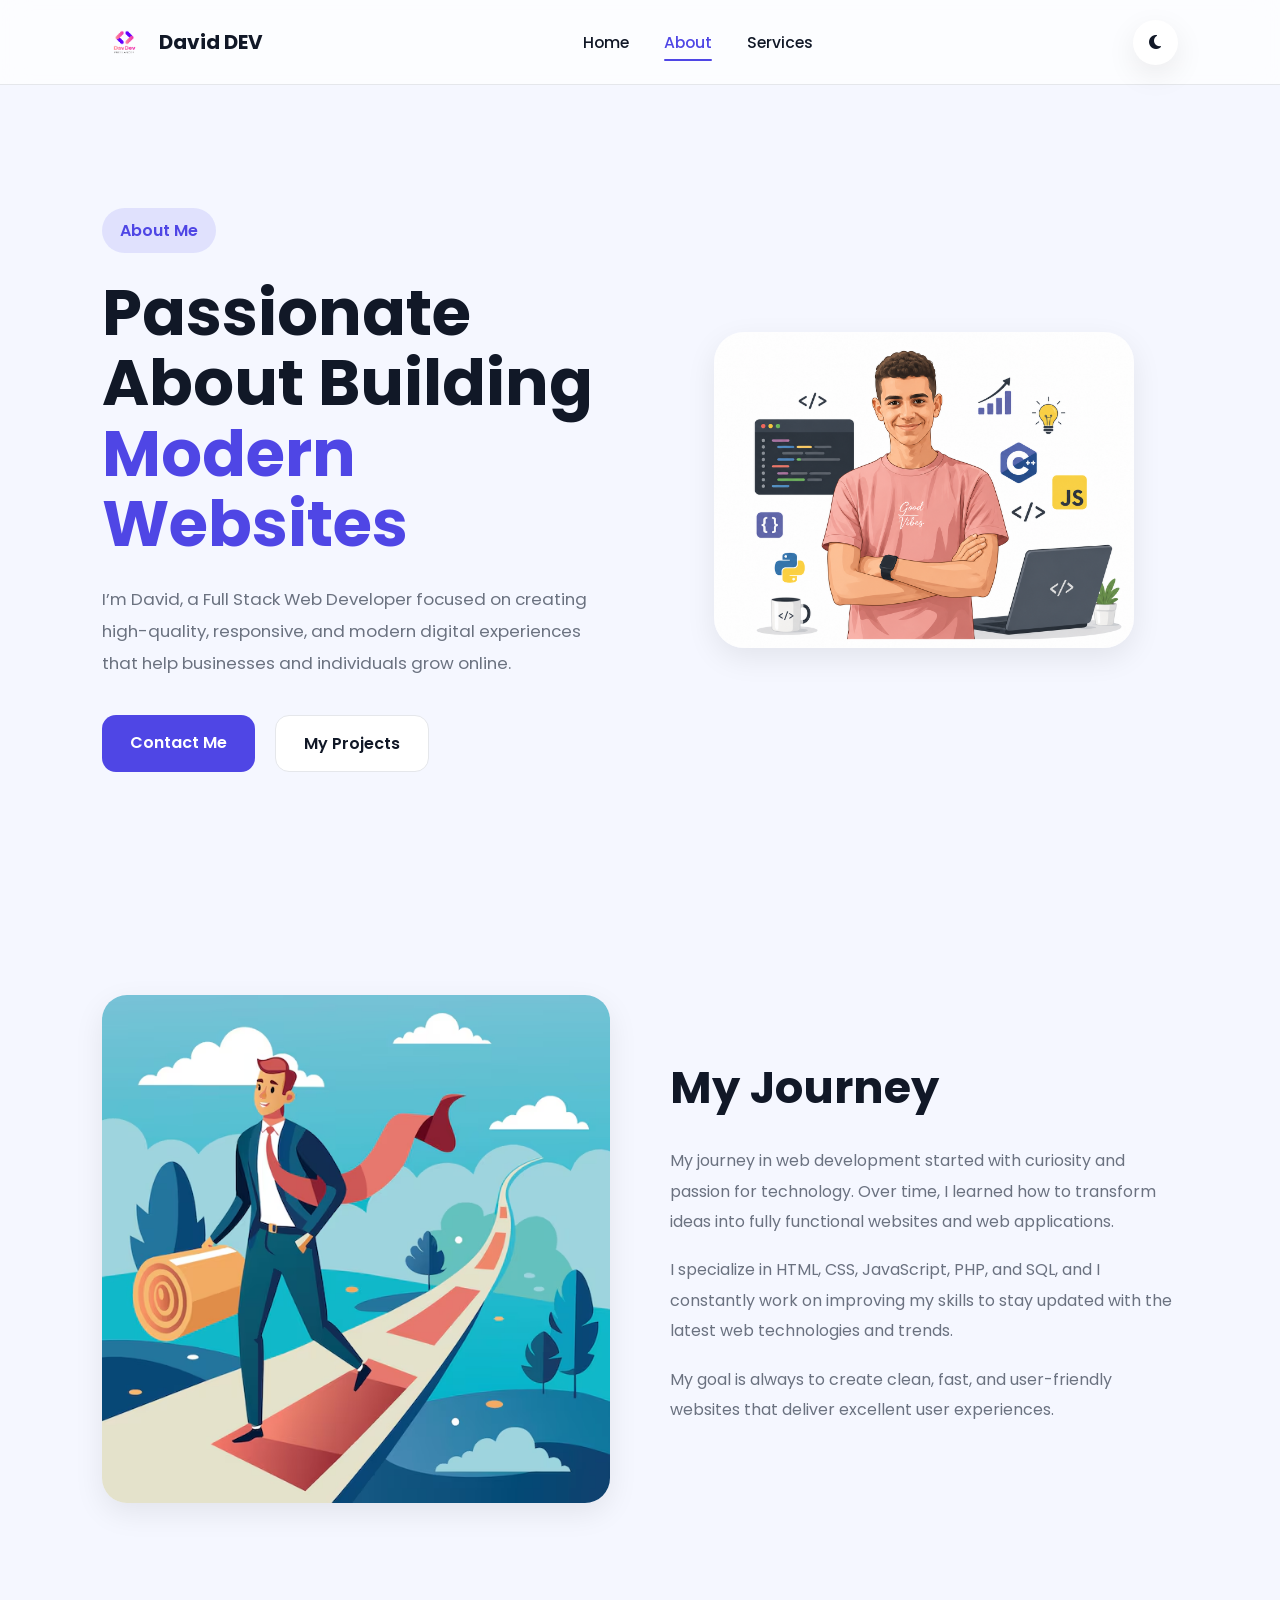
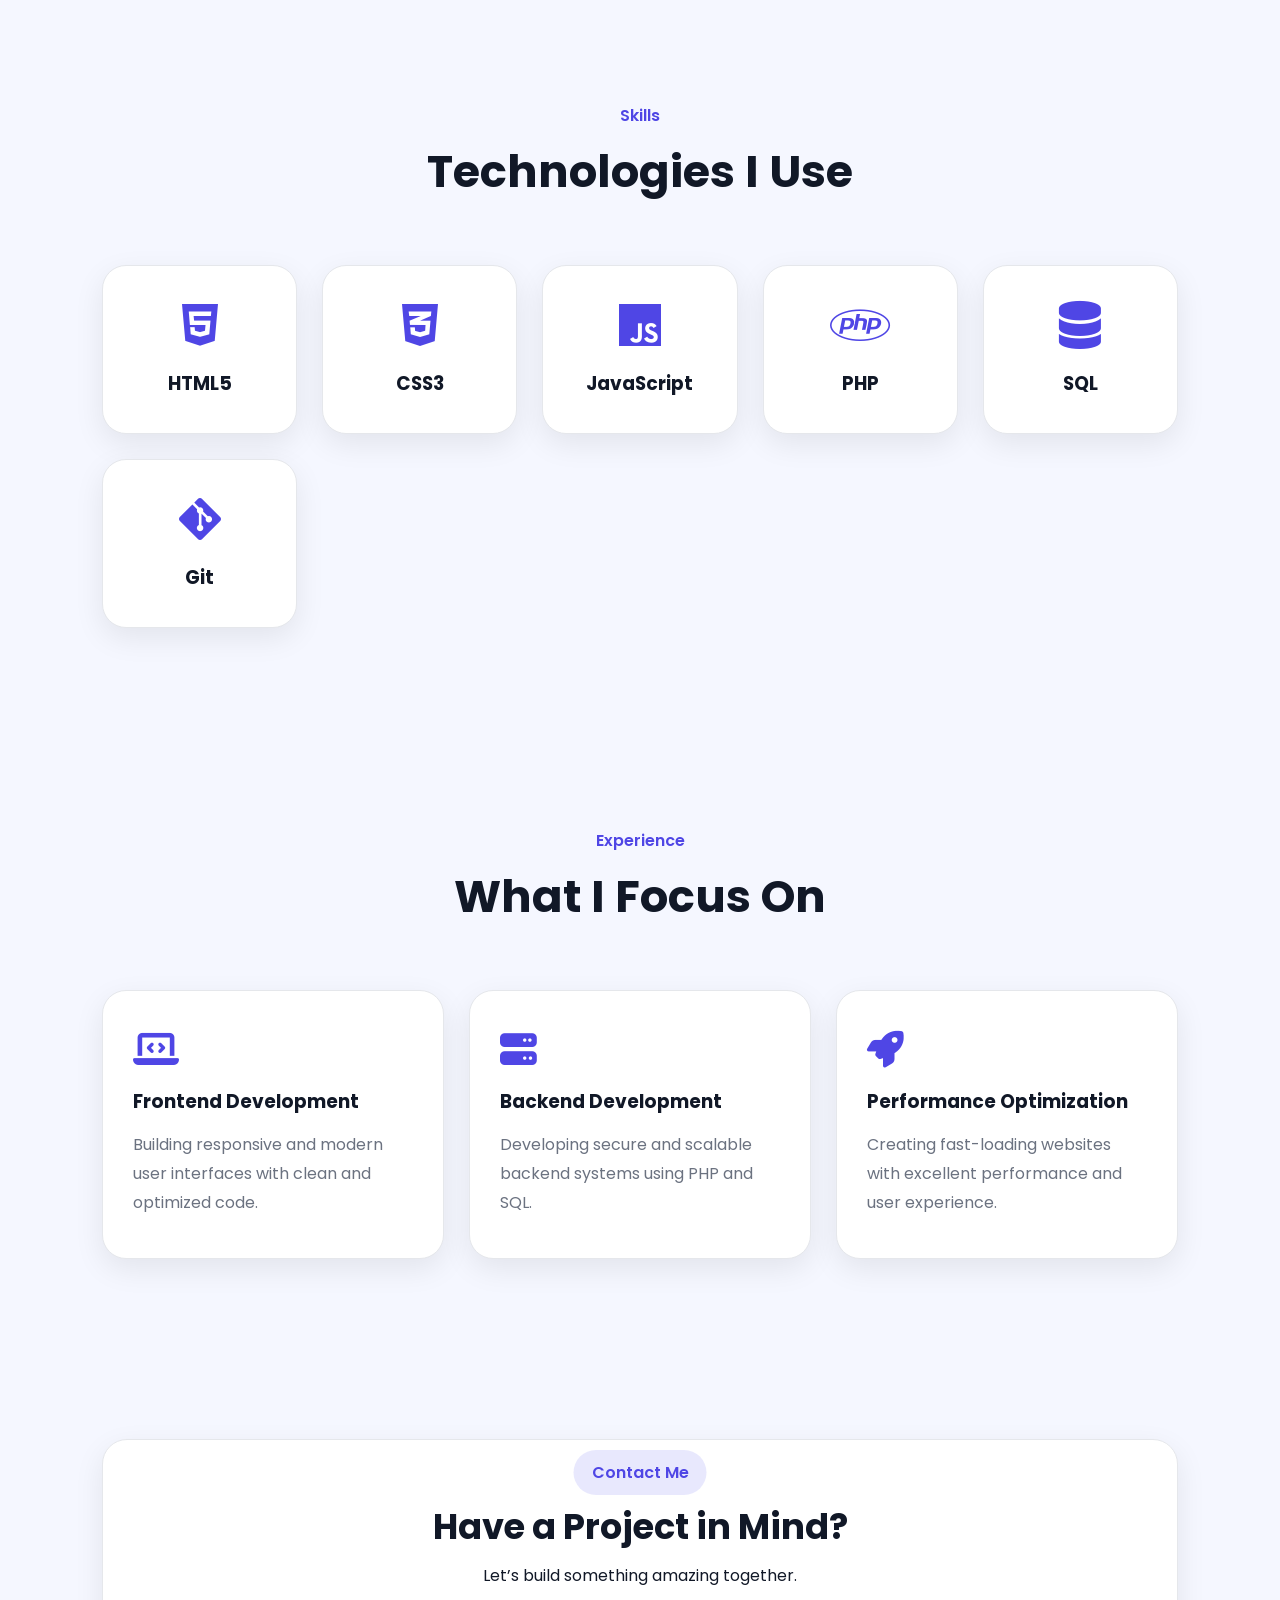
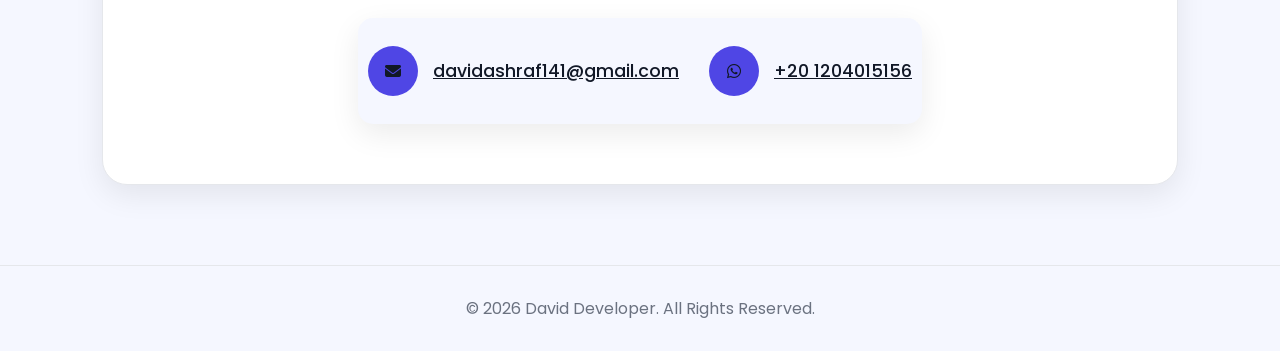
==== About.html @ f3007218 "first upload" ====
<!doctype html>
<html lang="en">
  <head>
    <meta charset="UTF-8" />
    <meta name="viewport" content="width=device-width, initial-scale=1.0" />

    <title>About Me | David DEV</title>

    <link rel="stylesheet" href="css/about.css" />

    <link rel="icon" href="Assets/Images/logo.png" />

    <link
      rel="stylesheet"
      href="https://cdnjs.cloudflare.com/ajax/libs/font-awesome/6.5.2/css/all.min.css"
    />
  </head>

  <body>
    <!-- ================= NAVBAR ================= -->

    <header class="topbar">
      <div class="logo">
        <img src="Assets/Images/logo.png" alt="Logo" />
        <h2>David DEV</h2>
      </div>

      <nav class="navbar">
        <ul>
          <li><a href="index.html">Home</a></li>
          <li><a class="active" href="About.html">About</a></li>
          <li><a href="Services.html">Services</a></li>
        </ul>
      </nav>

      <button id="theme-toggle">
        <i class="fa-solid fa-moon"></i>
      </button>
    </header>

    <!-- ================= HERO ================= -->

    <section class="about-hero">
      <div class="about-content">
        <span class="tag">About Me</span>

        <h1>
          Passionate About Building
          <span>Modern Websites</span>
        </h1>

        <p>
          I’m David, a Full Stack Web Developer focused on creating
          high-quality, responsive, and modern digital experiences that help
          businesses and individuals grow online.
        </p>

        <div class="hero-buttons">
          <a href="#contact" class="btn primary-btn">Contact Me</a>
          <a href="https://github.com/davidashraf141-ux" class="btn secondary-btn">My Projects</a>
        </div>
      </div>

      <div class="about-image">
        <img src="Assets/Images/me.png" alt="David Picture" />
      </div>
    </section>

    <!-- ================= STORY ================= -->

    <section class="section">
      <div class="section-image">
        <img src="Assets/Images/my_journey.png" alt="About Image" />
      </div>

      <div class="section-content">
        <h2>My Journey</h2>

        <p>
          My journey in web development started with curiosity and passion for
          technology. Over time, I learned how to transform ideas into fully
          functional websites and web applications.
        </p>

        <p>
          I specialize in HTML, CSS, JavaScript, PHP, and SQL, and I constantly
          work on improving my skills to stay updated with the latest web
          technologies and trends.
        </p>

        <p>
          My goal is always to create clean, fast, and user-friendly websites
          that deliver excellent user experiences.
        </p>
      </div>
    </section>

    <!-- ================= SKILLS ================= -->

    <section class="skills-section">
      <div class="section-title">
        <span>Skills</span>
        <h2>Technologies I Use</h2>
      </div>

      <div class="skills-grid">
        <div class="skill-card">
          <i class="fa-brands fa-html5"></i>
          <h3>HTML5</h3>
        </div>

        <div class="skill-card">
          <i class="fa-brands fa-css3-alt"></i>
          <h3>CSS3</h3>
        </div>

        <div class="skill-card">
          <i class="fa-brands fa-js"></i>
          <h3>JavaScript</h3>
        </div>

        <div class="skill-card">
          <i class="fa-brands fa-php"></i>
          <h3>PHP</h3>
        </div>

        <div class="skill-card">
          <i class="fa-solid fa-database"></i>
          <h3>SQL</h3>
        </div>

        <div class="skill-card">
          <i class="fa-brands fa-git-alt"></i>
          <h3>Git</h3>
        </div>
      </div>
    </section>

    <!-- ================= EXPERIENCE ================= -->

    <section class="experience-section">
      <div class="section-title">
        <span>Experience</span>
        <h2>What I Focus On</h2>
      </div>

      <div class="experience-container">
        <div class="experience-card">
          <i class="fa-solid fa-laptop-code"></i>

          <h3>Frontend Development</h3>

          <p>
            Building responsive and modern user interfaces with clean and
            optimized code.
          </p>
        </div>

        <div class="experience-card">
          <i class="fa-solid fa-server"></i>

          <h3>Backend Development</h3>

          <p>
            Developing secure and scalable backend systems using PHP and SQL.
          </p>
        </div>

        <div class="experience-card">
          <i class="fa-solid fa-rocket"></i>

          <h3>Performance Optimization</h3>

          <p>
            Creating fast-loading websites with excellent performance and user
            experience.
          </p>
        </div>
      </div>
    </section>

    <section class="cta">
      <div class="cta-box" id="contact">
        <h2>Have a Project in Mind?</h2>

        <p>Let’s build something amazing together.</p>

        <span
          class="tag"
          style="
            position: absolute;
            left: 50%;
            transform: translateX(-50%);
            top: 3%;
            
          "
          >Contact Me</span
        >

        <div class="contact-info">
          <div class="contact-data">
            <div class="contact-icon">
              <i class="fa-solid fa-envelope"></i>
            </div>
            <p>
              <a href="mailto:davidashraf141@gmail.com"
                >davidashraf141@gmail.com</a
              >
            </p>
          </div>
          <div class="contact-data">
            <div class="contact-icon">
              <i class="fa-brands fa-whatsapp"></i>
            </div>
            <p><a href="https://wa.me/201204015156?text=">+20 1204015156</a></p>
          </div>
        </div>
      </div>
    </section>

    <!-- ================= FOOTER ================= -->

    <footer class="footer">
      <p>&copy; 2026 David Developer. All Rights Reserved.</p>
    </footer>

    <!-- ================= SCRIPT ================= -->

    <script src="JS/Dark-light_toggle.js"></script>
  </body>
</html>
---- css/about.css ----
/* ================= GOOGLE FONT ================= */

@import url("https://fonts.googleapis.com/css2?family=Poppins:wght@300;400;500;600;700;800&display=swap");

/* ================= ROOT ================= */

:root {
    --bg: #f5f7ff;
    --card: #ffffff;
    --text: #111827;
    --paragraph: #6b7280;
    --primary: #4f46e5;
    --border: #e5e7eb;
    --shadow: 0 10px 30px rgba(0, 0, 0, 0.08);
}

html{
    scroll-behavior: smooth;
    
}

body.dark {
    --bg: #0f172a;
    --card: #111827;
    --text: #ffffff;
    --paragraph: #cbd5e1;
    --primary: #6366f1;
    --border: rgba(255, 255, 255, 0.08);
    --shadow: 0 10px 30px rgba(0, 0, 0, 0.35);
   
}

/* ================= GLOBAL ================= */

* {
    margin: 0;
    padding: 0;
    box-sizing: border-box;
}

body {
    background: var(--bg);
    color: var(--text);
    font-family: "Poppins", sans-serif;
    transition: 0.3s;
    
    
}


img {
    width: 100%;
    display: block;
}

a {
    text-decoration: none;
}

ul {
    list-style: none;
}


/* ================= NAVBAR ================= */

.topbar {
    width: 100%;
    height: 85px;

    padding: 0 8%;

    display: flex;
    align-items: center;
    justify-content: space-between;

    position: sticky;
    top: 0;
    z-index: 1000;

    background: rgba(255, 255, 255, 0.7);
    backdrop-filter: blur(14px);

    border-bottom: 1px solid var(--border);

    transition: 0.3s;
}

body.dark .topbar {
    background: rgba(15, 23, 42, 0.7);
}

.logo {
    display: flex;
    align-items: center;
    gap: 12px;
}

.logo img {
    width: 45px;
    object-fit: contain;
}

.logo h2 {
    font-size: 1.25rem;
    font-weight: 700;
    color: var(--text);
}

.navbar ul {
    display: flex;
    align-items: center;
    gap: 35px;
}

.navbar a {
    position: relative;

    color: var(--text);

    font-size: 0.98rem;
    font-weight: 500;

    transition: 0.3s;
}

.navbar a:hover,
.navbar a.active {
    color: var(--primary);
}

.navbar a::after {
    content: "";

    position: absolute;
    left: 0;
    bottom: -8px;

    width: 0%;
    height: 2px;

    border-radius: 999px;

    background: var(--primary);

    transition: 0.3s;
}

.navbar a:hover::after,
.navbar a.active::after {
    width: 100%;
}

#theme-toggle {
    width: 45px;
    height: 45px;

    border: none;
    border-radius: 50%;

    display: flex;
    align-items: center;
    justify-content: center;

    background: var(--card);
    color: var(--text);

    cursor: pointer;

    font-size: 1rem;

    box-shadow: var(--shadow);

    transition: 0.3s;
}

#theme-toggle:hover {
    transform: rotate(10deg) scale(1.05);
}



/* ================= HERO ================= */

.about-hero {
    min-height: 90vh;

    display: flex;
    align-items: center;
    justify-content: space-between;

    padding: 80px 8%;
    gap: 60px;
}

.about-content {
    flex: 1;
}

.tag {
    display: inline-block;
    padding: 10px 18px;
    border-radius: 999px;

    background: rgba(99, 102, 241, 0.15);
    color: var(--primary);

    font-weight: 600;
    margin-bottom: 25px;
}

.about-content h1 {
    font-size: 4rem;
    line-height: 1.1;
    margin-bottom: 25px;
}

.about-content h1 span {
    color: var(--primary);
}

.about-content p {
    color: var(--paragraph);
    line-height: 1.9;
    font-size: 1.05rem;
}

.hero-buttons {
    margin-top: 35px;
    display: flex;
    gap: 20px;
}

.btn {
    padding: 15px 28px;
    border-radius: 14px;
    font-weight: 600;
    transition: 0.3s;
}

.primary-btn {
    background: var(--primary);
    color: white;
}

.primary-btn:hover {
    transform: translateY(-4px);
}

.secondary-btn {
    border: 1px solid var(--border);
    background: var(--card);
    color: var(--text);
}

.secondary-btn:hover {
    background: var(--primary);
    color: white;
}

.about-image {
    flex: 1;
    display: flex;
    justify-content: center;
}

.about-image img {
    max-width: 420px;
    border-radius: 30px;
    box-shadow: var(--shadow);
}

/* ================= SECTION ================= */

.section {
    padding: 100px 8%;

    display: flex;
    align-items: center;
    justify-content: space-between;

    gap: 60px;
}

.section-image,
.section-content {
    flex: 1;
}

.section-image img {
    border-radius: 25px;
    box-shadow: var(--shadow);
}

.section-content h2 {
    font-size: 2.8rem;
    margin-bottom: 25px;
}

.section-content p {
    color: var(--paragraph);
    line-height: 1.9;
    margin-bottom: 18px;
}

/* ================= TITLES ================= */

.section-title {
    text-align: center;
    margin-bottom: 60px;
}

.section-title span {
    color: var(--primary);
    font-weight: 600;
}

.section-title h2 {
    font-size: 2.8rem;
    margin-top: 10px;
}

/* ================= SKILLS ================= */

.skills-section {
    padding: 100px 8%;
}

.skills-grid {
    display: grid;
    grid-template-columns: repeat(auto-fit, minmax(180px, 1fr));
    gap: 25px;
}

.skill-card {
    background: var(--card);
    padding: 35px;
    border-radius: 24px;
    text-align: center;

    border: 1px solid var(--border);

    box-shadow: var(--shadow);

    transition: 0.3s;
}

.skill-card:hover {
    transform: translateY(-8px);
}

.skill-card i {
    font-size: 3rem;
    color: var(--primary);
    margin-bottom: 20px;
}

/* ================= EXPERIENCE ================= */

.experience-section {
    padding: 100px 8%;
}

.experience-container {
    display: grid;
    grid-template-columns: repeat(auto-fit, minmax(260px, 1fr));
    gap: 25px;
}

.experience-card {
    background: var(--card);
    padding: 40px 30px;

    border-radius: 24px;
    border: 1px solid var(--border);

    box-shadow: var(--shadow);

    transition: 0.3s;
}

.experience-card:hover {
    transform: translateY(-8px);
}

.experience-card i {
    font-size: 2.3rem;
    color: var(--primary);
    margin-bottom: 20px;
}

.experience-card h3 {
    margin-bottom: 15px;
}

.experience-card p {
    color: var(--paragraph);
    line-height: 1.8;
}

/* ================= FOOTER ================= */

.footer {
    padding: 30px;
    text-align: center;
    border-top: 1px solid var(--border);
    color: var(--paragraph);
}


/* ================= RESPONSIVE ================= */

@media (max-width: 992px) {

    .about-hero,
    .section {
        flex-direction: column;
        text-align: center;
    }

    .about-content h1 {
        font-size: 3rem;
    }

    .hero-buttons {
        justify-content: center;
    }
}

/* ================= RESPONSIVE NAVBAR ================= */

@media (max-width: 768px) {
    .topbar {
        height: auto;

        padding: 20px 6%;

        flex-direction: column;
        gap: 18px;
    }

    .navbar ul {
        flex-wrap: wrap;
        justify-content: center;
        gap: 18px;
    }

    .contact-info {
        display: flex;
        flex-flow: column nowrap;
        justify-content: center;
        align-items: center;
        margin-right: 10px;
        margin-left: 10px;
    }

    .contact-data {
        width: 100%;
    }

    .contact-icon {
        left: 0;
    }
}


.cta {
    padding: 80px 8%;
}

.cta-box {
    width: 100%;
    display: flex;
    flex-direction: column;
    align-items: center;
    background: var(--card);
    border: 1px solid var(--border);
    padding: 60px;
    position: relative;
    text-align: center;
    border-radius: 25px;
    box-shadow: var(--shadow);
}

.cta h2 {
    font-size: 2.2rem;
    
}

.cta p {
    margin-top: 10px;
    color: var(--muted);
    margin-bottom: 30px;
}


.contact-info {
    position: relative;
    display: flex;
    align-items: center;
    flex-wrap: nowrap;
    gap: 10px;
    justify-content: center;
    text-align: center;
    background-color: var(--bg);
    border-radius: 15px;
    box-shadow: var(--shadow);
}

.contact-info p {
    font-size: 1.1rem;
    font-weight: 500;
    margin-top: 30px;
    display: inline-block;
}

.contact-info p a {
    
    text-align: center;
    color: var(--text);
    text-decoration: underline;
}

.contact-data {

    padding: 10px;
    box-sizing: border-box;
    display: inline-flex;
    flex-flow: row nowrap;
    align-items: center;
    gap: 15px;
    justify-content: space-evenly;
    
    height: fit-content;
}

.contact-icon {
    position: relative;
    display: inline-flex;
    justify-content: center;
    align-items: center;
    height: 50px;
    width: 50px;
    border-radius: 50%;
    background: var(--primary);
}
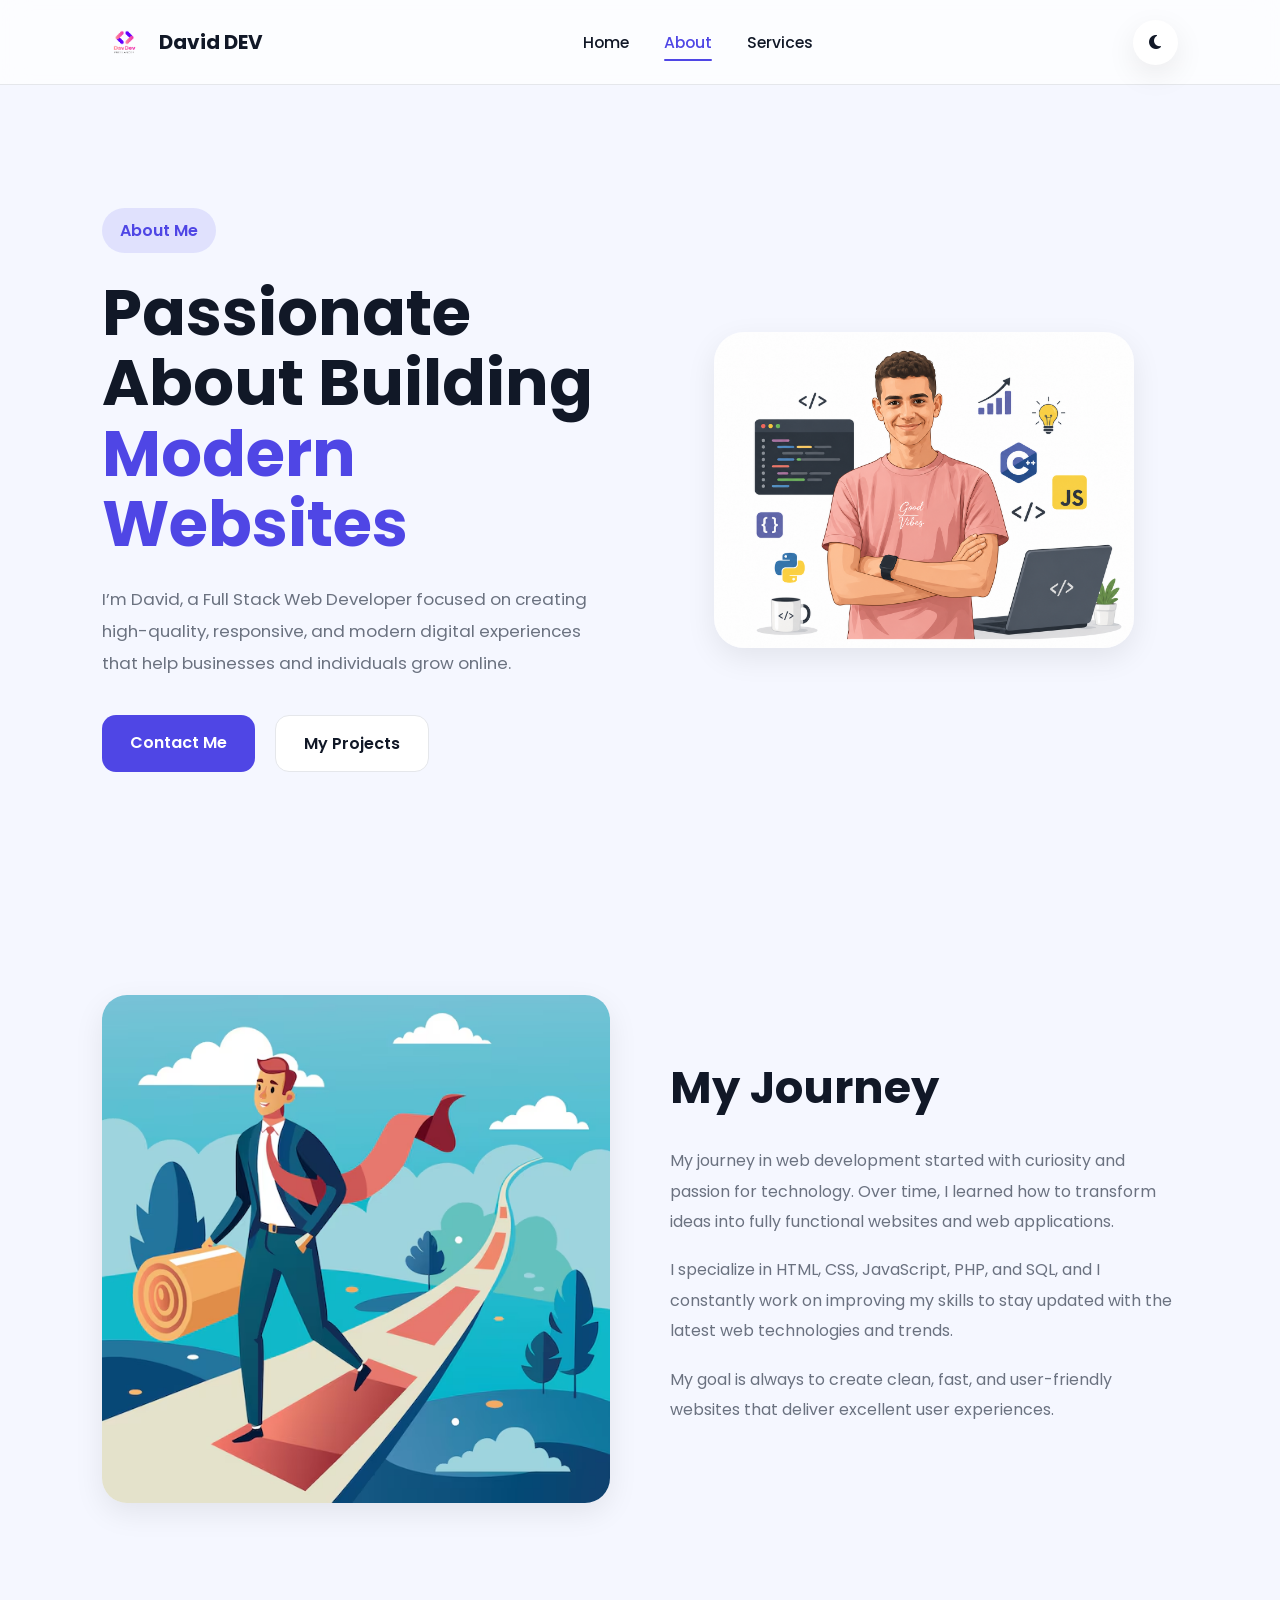
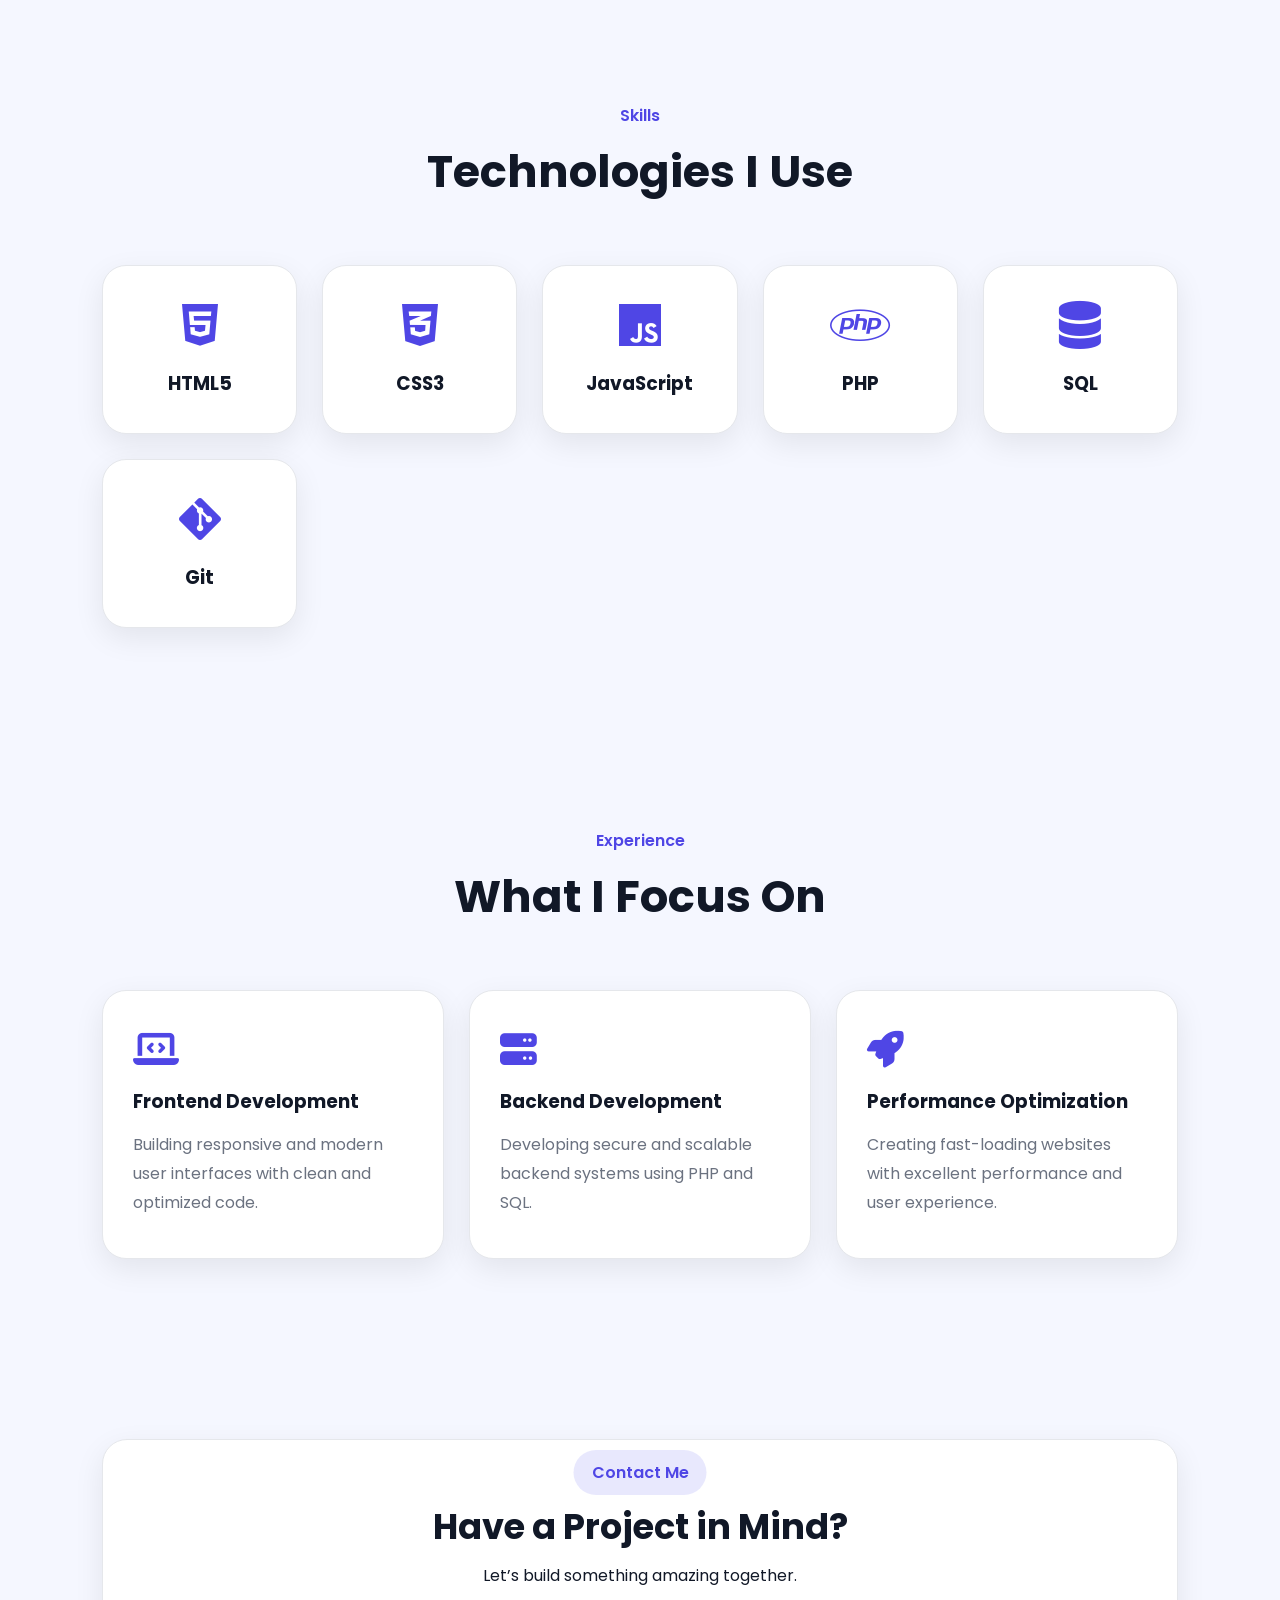
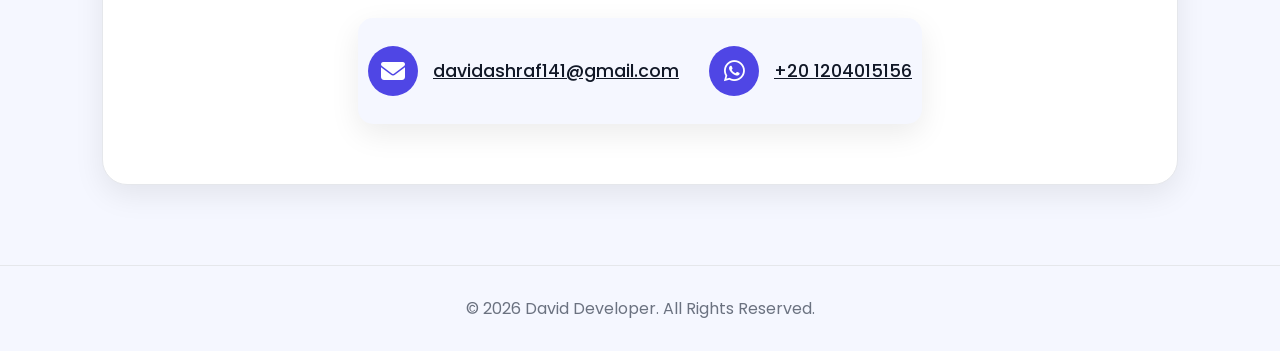
==== commit fd705760: "Update" ====
--- a/About.html
+++ b/About.html
@@ -3,6 +3,14 @@
   <head>
     <meta charset="UTF-8" />
     <meta name="viewport" content="width=device-width, initial-scale=1.0" />
+    <meta
+      name="keywords"
+      content="web development, website design, JavaScript, HTML, CSS, David Ashraf Lamee, Developer, freelancer, responsive design, SEO optimization, UI/UX design, digital solutions, modern websites, high-quality web development, online presence, web applications, front-end development, back-end development"
+    />
+    <meta
+      name="description"
+      content="Learn more about David, a passionate full stack web developer dedicated to creating modern and responsive digital experiences."
+    />
 
     <title>About Me | David DEV</title>
 
@@ -27,9 +35,9 @@
 
       <nav class="navbar">
         <ul>
-          <li><a href="index.html">Home</a></li>
-          <li><a class="active" href="About.html">About</a></li>
-          <li><a href="Services.html">Services</a></li>
+          <li><a href="/">Home</a></li>
+          <li><a class="active" href="/About">About</a></li>
+          <li><a href="/Services">Services</a></li>
         </ul>
       </nav>
 
@@ -57,7 +65,11 @@
 
         <div class="hero-buttons">
           <a href="#contact" class="btn primary-btn">Contact Me</a>
-          <a href="https://github.com/davidashraf141-ux" class="btn secondary-btn">My Projects</a>
+          <a
+            href="https://github.com/davidashraf141-ux"
+            class="btn secondary-btn"
+            >My Projects</a
+          >
         </div>
       </div>
 
@@ -192,7 +204,6 @@
             left: 50%;
             transform: translateX(-50%);
             top: 3%;
-            
           "
           >Contact Me</span
         >
@@ -228,4 +239,4 @@
 
     <script src="JS/Dark-light_toggle.js"></script>
   </body>
-</html>+</html>
--- a/css/about.css
+++ b/css/about.css
@@ -446,6 +446,8 @@
     }
 
     .contact-info {
+        max-width: 80vw;
+        
         display: flex;
         flex-flow: column nowrap;
         justify-content: center;
@@ -455,7 +457,7 @@
     }
 
     .contact-data {
-        width: 100%;
+        max-width: 80vw;
     }
 
     .contact-icon {
@@ -515,14 +517,12 @@
 }
 
 .contact-info p a {
-    
     text-align: center;
     color: var(--text);
     text-decoration: underline;
 }
 
 .contact-data {
-
     padding: 10px;
     box-sizing: border-box;
     display: inline-flex;
@@ -530,7 +530,6 @@
     align-items: center;
     gap: 15px;
     justify-content: space-evenly;
-    
     height: fit-content;
 }
 
@@ -543,4 +542,9 @@
     width: 50px;
     border-radius: 50%;
     background: var(--primary);
+}
+
+.contact-icon i {
+    color: var(--card);
+    font-size: 1.5rem;
 }
